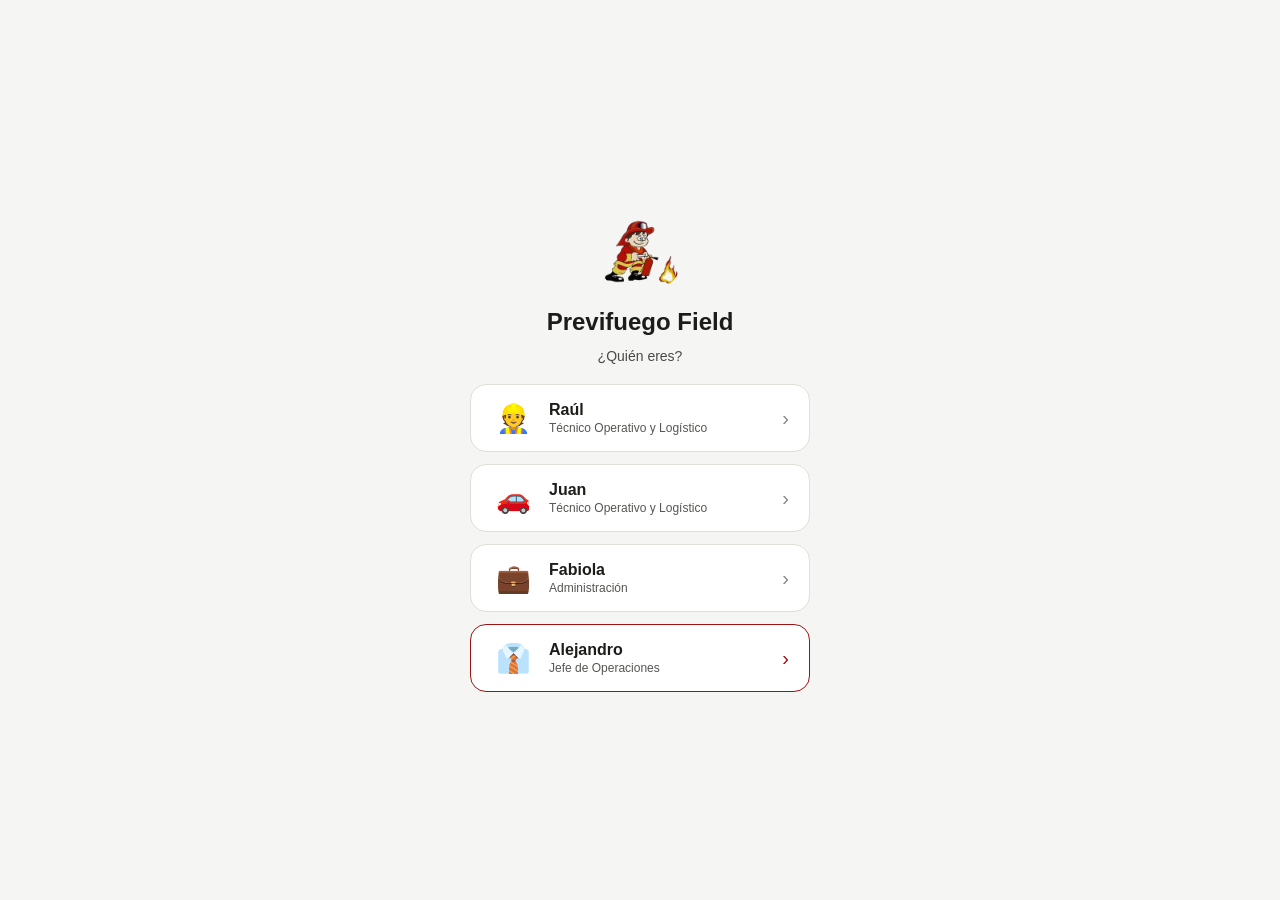
==== index.html @ c7971614 "Add files via upload" ====
<!DOCTYPE html>
<html lang="es">
<head>
  <meta charset="UTF-8">
  <meta name="viewport" content="width=device-width,initial-scale=1,viewport-fit=cover">
  <meta name="apple-mobile-web-app-capable" content="yes">
  <meta name="apple-mobile-web-app-status-bar-style" content="default">
  <meta name="theme-color" content="#9E1212">
  <meta property="og:title" content="Previfuego Field">
  <meta property="og:description" content="App de operaciones de campo — Previfuego">
  <meta property="og:type" content="website">
  <meta property="og:image" content="https://alejosl0801.github.io/previfuego-backend/icon-192.png">
  <link rel="manifest" href="manifest.json?v=3.6">
<link rel="icon" href="data:image/svg+xml,<svg xmlns='http://www.w3.org/2000/svg' viewBox='0 0 100 100'><text y='.9em' font-size='90'>🔥</text></svg>">
<meta name="description" content="Previfuego Field — App de técnicos de campo">
<title>Previfuego Field v3.6</title>
<link rel="stylesheet" href="style.css?v=3.6">
  <link rel="preconnect" href="https://cdnjs.cloudflare.com"> <!-- #102 FIX -->
</head>
<body>
<noscript><div style="padding:40px;text-align:center;font-family:sans-serif"><h2>Previfuego Field requiere JavaScript</h2><p>Activa JavaScript en tu navegador para usar la app.</p></div></noscript> <!-- #98 FIX -->
<img id="lcd" data-b64="" style="display:none" alt="logo previfuego">
<div class="lov" id="lov" role="status" aria-live="polite"><div class="lsp"></div><div class="ltx" id="ltx">Cargando...</div><div class="lsb" id="lsb">Por favor espera</div></div>
<div class="ov" id="ov" onclick="cerrarSel()"></div>
<div class="asel" id="asel"><div class="asel-t">Agregar accesorio</div><div id="asel-list"></div></div>

<!-- ═══ LOGIN ═══ -->
<div class="screen active" id="slogin">
  <div class="login-wrap">
    <div class="login-logo"><img class="logo-img" src="[data-uri]" alt="Previfuego"></div>
    <div class="login-title">Previfuego Field</div>
    <div class="login-sub">¿Quién eres?</div>
    <button class="usr-btn" onclick="this.style.opacity='0.7';this.querySelector('.usr-arr').textContent='⏳';seleccionarUsuario('raul')"><div class="usr-ico">👷</div><div class="usr-inf"><div class="usr-nom">Raúl</div><div class="usr-rol">Técnico Operativo y Logístico</div></div><div class="usr-arr">›</div></button>
    <button class="usr-btn" onclick="this.style.opacity='0.7';this.querySelector('.usr-arr').textContent='⏳';seleccionarUsuario('juan')"><div class="usr-ico">🚗</div><div class="usr-inf"><div class="usr-nom">Juan</div><div class="usr-rol">Técnico Operativo y Logístico</div></div><div class="usr-arr">›</div></button>
    <button class="usr-btn" onclick="this.style.opacity='0.7';this.querySelector('.usr-arr').textContent='⏳';seleccionarUsuario('fabiola')"><div class="usr-ico">💼</div><div class="usr-inf"><div class="usr-nom">Fabiola</div><div class="usr-rol">Administración</div></div><div class="usr-arr">›</div></button>
    <button class="usr-btn" onclick="this.style.opacity='0.7';this.querySelector('.usr-arr').textContent='⏳';seleccionarUsuario('alejandro')" style="border-color:var(--r)"><div class="usr-ico">👔</div><div class="usr-inf"><div class="usr-nom">Alejandro</div><div class="usr-rol">Jefe de Operaciones</div></div><div class="usr-arr" style="color:var(--r)">›</div></button>
  </div>
</div>

<!-- ═══ RECORRIDO (Raúl / Juan / Fabiola) ═══ -->
<div class="screen" id="s1">
  <div class="tb">
    <div class="logo"><img class="logo-img" src="[data-uri]" alt="Previfuego"></div>
    <div class="ti"><div class="tt">Previfuego Field</div><div class="ts ts-nombre">Raúl Romero</div></div>
    <div style="text-align:right"><div style="font-size:12px;color:var(--g4);font-weight:600" id="s1f"></div><div style="font-size:12px;color:var(--r);font-weight:700" id="s1p">0/0 misiones</div></div>
  </div>
  <div class="pw"><div class="pf" id="s1pf" style="width:0%"></div></div>
  <div class="sc" id="s1list"><div class="empty">Cargando recorrido...</div></div>
  <div class="nav">
    <div class="ni on" onclick="ir('s1')"><div class="nii">&#128506;</div><div class="nil">Recorrido</div></div>
    <div class="ni" onclick="ir('shist');renderHistorial()"><div class="nii">&#128203;</div><div class="nil">Historial</div></div>
    <div class="ni" onclick="ir('stareas');pfRenderTareasTec()"><div class="nii">&#9989;</div><div class="nil">Tareas</div></div>
    <div class="ni" onclick="ir('sperf');renderPerfil()"><div class="nii">&#128100;</div><div class="nil">Perfil</div></div>
    <div class="ni" onclick="ir('staller');pfRenderTallerTec()"><div class="ni-badge" id="nav-badge-taller"></div><div class="nii">&#128295;</div><div class="nil">Taller</div></div>
  </div>
</div>

<!-- ═══ MISIÓN DEL LOCAL ═══ -->
<div class="screen" id="s2">
  <div class="tb"><div class="bk" onclick="ir('s1')">&#8249;</div><div class="ti" style="margin-left:4px"><div class="tt" id="s2t">Local</div><div class="ts" id="s2s">--</div></div><div class="bdg br" id="s2-badge">Pendiente</div></div>
  <div class="sc">
    <div class="ban" style="position:relative"><div class="ban-c" id="s2c"></div><div class="ban-n" id="s2n"></div><div class="ban-e" id="s2e"></div><div id="s2-timer" style="display:none;position:absolute;top:10px;right:12px;font-family:monospace;font-size:12px;font-weight:700;color:rgba(255,255,255,.8);background:rgba(0,0,0,.2);padding:3px 8px;border-radius:20px"></div></div>
    <div style="margin:8px 12px 0;display:flex;gap:8px"><button type="button" onclick="irAMaps()" style="flex:1;padding:9px;background:var(--ac);color:var(--a);border:none;border-radius:10px;font-size:13px;font-weight:700;cursor:pointer;font-family:inherit">🗺️ Abrir en Maps</button></div>
    <div class="slbl">Misión</div>
    <div class="cd"><div style="padding:14px;font-size:15px;color:var(--ng);line-height:1.6;white-space:pre-wrap" id="s2m"></div></div>
    <div id="s2es" style="display:none"><div class="slbl">Extintores</div><div class="cd"><div id="s2el"></div></div></div>
    <div class="bw"><button type="button" class="btn btn-r" id="s2-btn-fot" onclick="ir('sfot')">📷 Registrar fotos y firma</button></div>
    <div class="bw" style="padding-top:0"><button type="button" class="btn btn-v" onclick="irFirmaParaNota()" style="background:#1A5FAA">📄 Generar nota de entrega</button></div>
    <div id="s2-monto-sec" style="display:none;margin:0 12px 10px;background:#fff;border-radius:14px;border:1.5px solid var(--bo);padding:14px">
      <div style="font-size:11px;font-weight:700;color:var(--g3);letter-spacing:1px;text-transform:uppercase;margin-bottom:8px">Monto cobrado</div>
      <div style="display:flex;align-items:center;gap:8px">
        <div style="font-size:18px;font-weight:700;color:var(--g4)">$</div>
        <input id="s2-monto" type="number" step="0.01" min="0" placeholder="0.00" style="flex:1;padding:10px 12px;border:1.5px solid var(--bo);border-radius:10px;font-family:inherit;font-size:16px;font-weight:700">
      </div>
      <input id="s2-monto-ref" type="text" placeholder="Referencia (cheque, transferencia...)" style="width:100%;padding:10px 12px;border:1.5px solid var(--bo);border-radius:10px;font-family:inherit;font-size:14px;margin-top:8px">
    </div>
    <div class="bw" style="padding-top:0;display:grid;grid-template-columns:1fr 1fr;gap:8px">
      <button type="button" class="btn btn-g" id="s2-btn-sin" onclick="confirmarSin()">✓ Completar</button>
      <button type="button" class="btn btn-g" onclick="pfMarcarNoDisponible()" style="background:var(--nc);color:var(--n)">🔒 No disp.</button>
    </div>
    <div style="height:80px"></div>
  </div>
  <div class="nav">
    <div class="ni" onclick="ir('s1')"><div class="nii">&#128506;</div><div class="nil">Recorrido</div></div>
    <div class="ni" onclick="ir('shist');renderHistorial()"><div class="nii">&#128203;</div><div class="nil">Historial</div></div>
    <div class="ni" onclick="ir('stareas');pfRenderTareasTec()"><div class="nii">&#9989;</div><div class="nil">Tareas</div></div>
    <div class="ni" onclick="ir('sperf');renderPerfil()"><div class="nii">&#128100;</div><div class="nil">Perfil</div></div>
    <div class="ni" onclick="ir('staller');pfRenderTallerTec()"><div class="nii">&#128295;</div><div class="nil">Taller</div></div>
  </div>
</div>

<!-- ═══ FOTOS ═══ -->
<div class="screen" id="sfot">
  <div class="tb"><div class="bk" onclick="ir('s2')">&#8249;</div><div class="ti" style="margin-left:4px"><div class="tt" id="sfott">Fotos</div><div class="ts">Evidencia fotográfica</div></div><div class="bdg bn" id="sfc">0/3</div></div>
  <div class="pw"><div class="pf" id="sfpf" style="width:0%;background:var(--r)"></div></div>
  <div class="sc">
    <div class="slbl" id="sfot-titulo">Fotos del certificado</div><div id="sfot-fotos"></div>
    <div class="ib ib-a">Mínimo 1 foto para generar el certificado</div>
    <div class="bw"><button type="button" class="btn btn-r" onclick="irFirma()">Siguiente — Firma del encargado ›</button></div>
    <div style="height:80px"></div>
  </div>
  <div class="nav">
    <div class="ni" onclick="ir('s1')"><div class="nii">&#128506;</div><div class="nil">Recorrido</div></div>
    <div class="ni" onclick="ir('shist');renderHistorial()"><div class="nii">&#128203;</div><div class="nil">Historial</div></div>
    <div class="ni" onclick="ir('stareas');pfRenderTareasTec()"><div class="nii">&#9989;</div><div class="nil">Tareas</div></div>
    <div class="ni" onclick="ir('sperf');renderPerfil()"><div class="nii">&#128100;</div><div class="nil">Perfil</div></div>
    <div class="ni" onclick="ir('staller');pfRenderTallerTec()"><div class="nii">&#128295;</div><div class="nil">Taller</div></div>
  </div>
</div>

<!-- ═══ FIRMA ═══ -->
<div class="screen" id="sfir">
  <div class="tb"><div class="bk" onclick="ir('sfot')">&#8249;</div><div class="ti" style="margin-left:4px"><div class="tt" id="sfirt">Firma</div><div class="ts">Último paso</div></div><div class="bdg br">Último paso</div></div>
  <div class="sc">
    <div id="sfir-nov-sec">
    <div class="slbl">¿Hay novedades?</div>
    <div class="nc2"><div class="nco"><button type="button" class="nb" id="btn-nov" onclick="selNov('si')">Accesorios dañados</button><button type="button" class="nb" id="btn-ok" onclick="selNov('no')">Sin novedades</button></div><div id="acc-sec" style="display:none"><div id="acc-lista"></div><div class="aab" onclick="abrirSel()"><span>+ Agregar accesorio dañado</span><span>+</span></div><div style="display:flex;justify-content:space-between;margin-top:10px;padding-top:8px;border-top:1px solid var(--bo)"><span style="font-size:14px;font-weight:700;color:var(--ng)">Total:</span><span style="font-family:monospace;font-size:16px;font-weight:700;color:var(--r)" id="acc-tot">$0.00</span></div></div></div>
    </div><!-- /sfir-nov-sec -->
    <div class="slbl">Firma del encargado</div>
    <div class="fc"><div class="flbl">El encargado firma aquí con el dedo</div><div class="fpw" id="fpw"><canvas id="cnv" role="img" aria-label="Área de firma del encargado"></canvas></div><div class="fsub" id="fsub">Dibuja la firma con el dedo</div><div class="bw" style="padding:8px 0 0"><button type="button" class="btn btn-g" style="font-size:14px;padding:9px" onclick="borrarFirma()">Borrar firma</button></div></div>
    <div class="ib ib-v">El PDF se descarga en tu celular.</div>
    <div class="bw"><button type="button" class="btn btn-r" onclick="accionDespuesFirma()">&#128196; <span id="sfir-btn-txt">Generar certificado PDF</span></button></div>
    <div style="height:80px"></div>
  </div>
  <div class="nav">
    <div class="ni" onclick="ir('s1')"><div class="nii">&#128506;</div><div class="nil">Recorrido</div></div>
    <div class="ni" onclick="ir('shist');renderHistorial()"><div class="nii">&#128203;</div><div class="nil">Historial</div></div>
    <div class="ni" onclick="ir('stareas');pfRenderTareasTec()"><div class="nii">&#9989;</div><div class="nil">Tareas</div></div>
    <div class="ni" onclick="ir('sperf');renderPerfil()"><div class="nii">&#128100;</div><div class="nil">Perfil</div></div>
    <div class="ni" onclick="ir('staller');pfRenderTallerTec()"><div class="nii">&#128295;</div><div class="nil">Taller</div></div>
  </div>
</div>

<!-- ═══ CERTIFICADO LISTO ═══ -->
<div class="screen" id="senv">
  <div class="tb"><div class="logo" style="background:var(--v);display:flex;align-items:center;justify-content:center;font-size:20px;color:#fff">&#10003;</div><div class="ti" style="margin-left:4px"><div class="tt">Certificado listo</div><div class="ts" id="senv-s">--</div></div></div>
  <div class="sc">
    <div class="eb"><div class="eico">&#128196;</div><div class="etit">¡Certificado generado!</div><div class="esub" id="senv-sub">PDF listo</div><div class="ehr" id="senv-hr">--</div></div>
    <div class="sr"><div class="si"><div class="sv" style="color:var(--r)" id="st-e">-</div><div class="sl">Extintores</div></div><div class="si"><div class="sv" style="color:var(--a)" id="st-f">-</div><div class="sl">Fotos</div></div><div class="si"><div class="sv" style="color:var(--v)" id="st-a">0</div><div class="sl">Accesorios</div></div></div>
    <div class="slbl">Documento</div>
    <div class="pdc"><div class="pdt"><div class="pdic" style="background:var(--rc)">&#128203;</div><div><div class="pdnm" id="senv-pdf">--</div><div class="pdsz">Certificado de mantenimiento</div></div><div class="pdbg">Listo</div></div><div style="padding:10px 14px"><a id="senv-dl" href="#" style="font-size:15px;font-weight:700;color:var(--a);text-decoration:none">&#11015; DESCARGAR PDF</a></div></div>
    <div class="pdc" id="nota-c" style="display:none"><div class="pdt"><div class="pdic" style="background:var(--nc)">&#129534;</div><div><div class="pdnm">Total accesorios</div><div class="pdsz" id="nota-m">--</div></div><div class="pdbg">Generada</div></div></div>
    <div class="slbl">Siguiente misión</div>
    <div class="sgc"><div class="sgl">Próximo local</div><div class="sgr" id="sig-c"><div style="font-size:14px;color:var(--g3)">Calculando...</div></div></div>
    <div class="bw"><button type="button" class="btn btn-v" onclick="irSig()">Ir al siguiente ›</button></div>
    <div style="height:80px"></div>
  </div>
  <div class="nav">
    <div class="ni" onclick="ir('s1')"><div class="nii">&#128506;</div><div class="nil">Recorrido</div></div>
    <div class="ni" onclick="ir('shist');renderHistorial()"><div class="nii">&#128203;</div><div class="nil">Historial</div></div>
    <div class="ni" onclick="ir('stareas');pfRenderTareasTec()"><div class="nii">&#9989;</div><div class="nil">Tareas</div></div>
    <div class="ni" onclick="ir('sperf');renderPerfil()"><div class="nii">&#128100;</div><div class="nil">Perfil</div></div>
    <div class="ni" onclick="ir('staller');pfRenderTallerTec()"><div class="nii">&#128295;</div><div class="nil">Taller</div></div>
  </div>
</div>

<!-- ═══ HISTORIAL ═══ -->
<div class="screen" id="shist">
  <div class="tb"><div class="logo"><img class="logo-img" src="[data-uri]" alt="Previfuego"></div><div class="ti" style="margin-left:4px"><div class="tt">Historial</div><div class="ts">Registros del día</div></div></div>
  <div class="sc" id="hist-l"><div class="empty">Aún no hay registros hoy</div></div>
  <div class="nav">
    <div class="ni" onclick="ir('s1')"><div class="nii">&#128506;</div><div class="nil">Recorrido</div></div>
    <div class="ni on" onclick="ir('shist');renderHistorial()"><div class="nii">&#128203;</div><div class="nil">Historial</div></div>
    <div class="ni" onclick="ir('stareas');pfRenderTareasTec()"><div class="nii">&#9989;</div><div class="nil">Tareas</div></div>
    <div class="ni" onclick="ir('sperf');renderPerfil()"><div class="nii">&#128100;</div><div class="nil">Perfil</div></div>
    <div class="ni" onclick="ir('staller');pfRenderTallerTec()"><div class="nii">&#128295;</div><div class="nil">Taller</div></div>
  </div>
</div>

<!-- ═══ PERFIL ═══ -->
<div class="screen" id="sperf">
  <div class="tb"><div class="logo"><img class="logo-img" src="[data-uri]" alt="Previfuego"></div><div class="ti" style="margin-left:4px"><div class="tt">Perfil</div><div class="ts">Previfuego Field</div></div></div>
  <div class="sc">
    <div style="padding:20px;text-align:center"><div style="width:64px;height:64px;border-radius:20px;background:var(--r);display:flex;align-items:center;justify-content:center;margin:0 auto 12px;font-size:32px">&#128119;</div><div class="sperf-nom" style="font-size:20px;font-weight:700">Usuario</div><div class="sperf-rol" style="font-size:14px;color:var(--g4);margin-top:4px">Técnico Operativo y Logístico</div></div>
    <div id="sperf-stats" style="margin:0 12px 8px"></div>
    <div id="sperf-tareas"></div>
    <div class="cd" style="margin-bottom:12px"><div style="padding:14px;border-bottom:1px solid var(--bo)"><div style="font-size:11px;font-weight:700;color:var(--g3);letter-spacing:1px;text-transform:uppercase;margin-bottom:2px">Empresa</div><div style="font-size:15px;font-weight:700">Previfuego / Pyroshield</div></div><div style="padding:14px"><div style="font-size:11px;font-weight:700;color:var(--g3);letter-spacing:1px;text-transform:uppercase;margin-bottom:2px">Versión</div><div id="sperf-ver" style="font-size:15px;font-weight:700">Previfuego Field v3.6</div></div></div>
    <div class="bw" style="margin-bottom:80px"><button type="button" class="btn btn-g" onclick="cerrarSesion()">&#8592; Cambiar usuario</button></div>
  </div>
  <div class="nav">
    <div class="ni" onclick="ir('s1')"><div class="nii">&#128506;</div><div class="nil">Recorrido</div></div>
    <div class="ni" onclick="ir('shist');renderHistorial()"><div class="nii">&#128203;</div><div class="nil">Historial</div></div>
    <div class="ni" onclick="ir('stareas');pfRenderTareasTec()"><div class="nii">&#9989;</div><div class="nil">Tareas</div></div>
    <div class="ni on" onclick="ir('sperf');renderPerfil()"><div class="nii">&#128100;</div><div class="nil">Perfil</div></div>
    <div class="ni" onclick="ir('staller');pfRenderTallerTec()"><div class="nii">&#128295;</div><div class="nil">Taller</div></div>
  </div>
</div><!-- #P10 FIX: botón Taller en nav perfil -->

<!-- ═══ ADMIN — ALEJANDRO ═══ -->
<div class="screen" id="sadmin">
  <div class="tb">
    <div class="logo"><img class="logo-img" src="[data-uri]" alt="Previfuego"></div>
    <div class="ti" style="margin-left:4px"><div class="tt">Panel Admin</div><div class="ts">Alejandro · Jefe de Operaciones</div></div>
    <div class="bk" onclick="cerrarSesion()">&#8592;</div>
  </div>
  <!-- Tabs -->
  <div class="adm-tab">
    <button class="adm-tab-btn on" id="adm-t1" onclick="admTab(1)">📋 Recorrido</button>
    <button class="adm-tab-btn"    id="adm-t2" onclick="admTab(2)">🗂️ Pizarra</button>
    <button class="adm-tab-btn"    id="adm-t3" onclick="admTab(3)">📊 Avance</button>
    <button class="adm-tab-btn"    id="adm-t11" onclick="admTab(11)">🔧 Taller</button>
    <button class="adm-tab-btn"    id="adm-t12" onclick="admTab(12)">✅ Tareas</button>
  </div>

  <!-- TAB 1: Recorrido -->
  <div class="adm-panel on" id="adm-p1">
    <div class="slbl">Recorrido del día</div>
    <div style="margin:0 12px 6px;display:flex;gap:6px">
      <button type="button" onclick="pfInsertarPlantillaRecorrido()" style="padding:7px 12px;border-radius:10px;border:1.5px solid var(--bo);background:#fff;font-size:12px;font-weight:700;color:var(--a);cursor:pointer;font-family:inherit">📋 Plantilla</button>
      <button type="button" onclick="pfAgregarJornada('MAÑANA')" style="padding:7px 12px;border-radius:10px;border:1.5px solid var(--bo);background:#fff;font-size:12px;font-weight:700;color:var(--r);cursor:pointer;font-family:inherit">☀️ + Mañana</button>
      <button type="button" onclick="pfAgregarJornada('TARDE')" style="padding:7px 12px;border-radius:10px;border:1.5px solid var(--bo);background:#fff;font-size:12px;font-weight:700;color:var(--a);cursor:pointer;font-family:inherit">🌙 + Tarde</button>
    </div>
    <div style="margin:0 12px 4px;font-size:11px;color:var(--g3)">Formato: <code style="background:var(--g1);padding:1px 5px;border-radius:4px">Punto N – Nombre · Local · Misión: texto</code></div>
    <div style="margin:0 12px 10px">
      <textarea class="admin-txt" id="admin-txt" maxlength="45000" placeholder="Pega aquí el recorrido del día...&#10;&#10;RECORRIDO – JORNADA MAÑANA&#10;Punto 1 – Mall del Sol&#10;American Deli&#10;Misión: Realizar mantenimiento...&#10;&#10;RECORRIDO – JORNADA TARDE&#10;Punto 1 – Terminal Terrestre&#10;KFC Terminal&#10;Misión: Entregar extintor..." oninput="previsualizarRecorrido()"></textarea>
    </div>
    <div class="pub-ok" id="admin-pub-ok">✅ Recorrido publicado — el técnico ya puede verlo</div>
    <div class="bw" style="padding-top:0;display:flex;gap:8px">
      <button type="button" class="btn btn-r" style="flex:3" onclick="publicarRecorrido()">&#128228; Publicar recorrido</button>
      <button type="button" class="btn btn-g" style="flex:1;font-size:13px" onclick="limpiarRecorrido()">&#128465;</button>
    </div>
    <div id="admin-prev"><div class="empty">Pega el recorrido arriba para previsualizarlo</div></div>
    <div style="height:80px"></div>
  </div>

  <!-- TAB 2: Pizarra Digital -->
  <div class="adm-panel" id="adm-p2">
    <div class="slbl">Pizarra Operativa</div>
    <div style="margin:0 12px 10px">
      <input class="piz-inp" id="piz-input-operativa" placeholder="Nueva tarea operativa..." onkeydown="if(event.key==='Enter')pizarraAgregar('operativa')">
      <input class="piz-inp" id="piz-nota-operativa" placeholder="Nota (opcional)..." style="font-size:12px;padding:7px 12px">
      <button type="button" class="btn btn-r" style="padding:10px;font-size:13px" onclick="pizarraAgregar('operativa')">+ Agregar</button>
    </div>
    <div style="margin:0 12px 16px" id="piz-operativa"></div>

    <div class="slbl">Pizarra Logística</div>
    <div style="margin:0 12px 10px">
      <input class="piz-inp" id="piz-input-logistica" placeholder="Nueva tarea logística..." onkeydown="if(event.key==='Enter')pizarraAgregar('logistica')">
      <input class="piz-inp" id="piz-nota-logistica" placeholder="Nota (opcional)..." style="font-size:12px;padding:7px 12px">
      <button type="button" class="btn btn-r" style="padding:10px;font-size:13px" onclick="pizarraAgregar('logistica')">+ Agregar</button>
    </div>
    <div style="margin:0 12px 16px" id="piz-logistica"></div>

    <div class="slbl">Pendientes del mes</div>
    <div style="margin:0 12px 10px">
      <input class="piz-inp" id="piz-input-pendientes" placeholder="Nuevo pendiente..." onkeydown="if(event.key==='Enter')pizarraAgregar('pendientes')">
      <input class="piz-inp" id="piz-nota-pendientes" placeholder="Nota (opcional)..." style="font-size:12px;padding:7px 12px">
      <button type="button" class="btn btn-r" style="padding:10px;font-size:13px" onclick="pizarraAgregar('pendientes')">+ Agregar</button>
    </div>
    <div style="margin:0 12px 16px" id="piz-pendientes"></div>
    <div style="height:80px"></div>
  </div>

  <!-- TAB 3: Avance del día -->
  <div class="adm-panel" id="adm-p3">
    <div class="slbl">Avance de hoy</div>
    <div class="cd" style="margin-bottom:12px;padding:16px" id="admin-calendario">
      <div style="font-size:13px;color:var(--g3)">No hay recorrido publicado hoy</div>
    </div>
    <div class="slbl">Resumen de jornadas</div>
    <div id="admin-resumen-jornadas" style="margin:0 12px 16px">
      <div style="font-size:13px;color:var(--g3);padding:8px 0">Publica un recorrido para ver el resumen</div>
    </div>
    <div class="slbl">📋 Pendientes de incluir en recorrido</div>
    <div id="admin-pendientes-incluir" style="margin:0 12px 16px">
      <div style="font-size:13px;color:var(--g3);padding:8px 0">Cargando...</div>
    </div>
    <div style="height:80px"></div>
  </div>
  <!-- TAB 11: Taller -->
  <div class="adm-panel" id="adm-p11">
    <div style="padding:12px 0">
      <div class="slbl">Gestión de taller</div>
      <div id="pf-taller-lista"></div>
      <div style="height:80px"></div>
    </div>
  </div>

  <!-- TAB 12: Tareas — #P1 #P5 FIX: movido a sadmin -->
  <div class="adm-panel" id="adm-p12">
    <div style="padding:12px 0">
      <div class="slbl">Tareas independientes</div>
      <div style="margin:0 12px 12px;background:#fff;border-radius:14px;border:1.5px solid var(--bo);padding:14px">
        <div style="font-size:13px;font-weight:700;color:var(--ng);margin-bottom:10px">Nueva tarea</div>
        <select id="pf-tar-tec" style="width:100%;padding:10px;border:1.5px solid var(--bo);border-radius:10px;font-family:inherit;font-size:14px;margin-bottom:8px;background:#fff">
          <option value="raul">Raúl Romero</option>
          <option value="juan">Juan Arboleda</option>
          <option value="fabiola">Fabiola Mejía</option>
          <option value="todos">Todos</option>
        </select>
        <input id="pf-tar-desc" type="text" placeholder="Descripción de la tarea..." style="width:100%;padding:10px;border:1.5px solid var(--bo);border-radius:10px;font-family:inherit;font-size:14px;margin-bottom:8px">
        <div style="display:grid;grid-template-columns:1fr 1fr;gap:8px;margin-bottom:8px">
          <div>
            <div style="font-size:10px;font-weight:700;color:var(--g3);margin-bottom:3px">FECHA LÍMITE (opcional)</div>
            <input id="pf-tar-deadline" type="date" style="width:100%;padding:9px 10px;border:1.5px solid var(--bo);border-radius:10px;font-family:inherit;font-size:13px">
          </div>
          <div style="display:flex;flex-direction:column;justify-content:flex-end">
            <div style="font-size:10px;font-weight:700;color:var(--g3);margin-bottom:3px">PRIORIDAD</div>
            <div style="display:grid;grid-template-columns:1fr 1fr 1fr;gap:4px">
              <button onclick="pfSetPrioTarea('urgente',this)" class="piz-tab-btn" id="pbt-urgente" style="font-size:11px;padding:6px 2px">🔴</button>
              <button onclick="pfSetPrioTarea('normal',this)" class="piz-tab-btn on" id="pbt-normal" style="font-size:11px;padding:6px 2px">🔵</button>
              <button onclick="pfSetPrioTarea('baja',this)" class="piz-tab-btn" id="pbt-baja" style="font-size:11px;padding:6px 2px">⬜</button>
            </div>
          </div>
        </div>
        <button onclick="pfCrearTarea()" style="width:100%;padding:13px;border-radius:12px;border:none;background:var(--r);color:#fff;font-size:15px;font-weight:700;cursor:pointer;font-family:inherit">+ Crear tarea</button>
      </div>
      <div id="pf-tareas-lista"></div>
      <div style="height:80px"></div>
    </div>
  </div>

</div><!-- fin sadmin -->

<!-- ═══ TALLER (técnicos) ═══ -->
<div class="screen" id="staller">
  <div class="tb">
    <div class="bk" onclick="ir('s1')">&#8249;</div>
    <div class="ti" style="margin-left:4px"><div class="tt">Taller</div><div class="ts ts-nombre">Raúl Romero</div></div>
  </div>
  <div class="sc">
    <div id="pf-taller-lista-tec"></div>
    <div style="height:80px"></div>
  </div>
  <div class="nav">
    <div class="ni" onclick="ir('s1')"><div class="nii">&#128506;</div><div class="nil">Recorrido</div></div>
    <div class="ni" onclick="ir('shist');renderHistorial()"><div class="nii">&#128203;</div><div class="nil">Historial</div></div>
    <div class="ni" onclick="ir('stareas');pfRenderTareasTec()"><div class="nii">&#9989;</div><div class="nil">Tareas</div></div>
    <div class="ni" onclick="ir('sperf');renderPerfil()"><div class="nii">&#128100;</div><div class="nil">Perfil</div></div>
    <div class="ni on" onclick="ir('staller');pfRenderTallerTec()"><div class="nii">&#128295;</div><div class="nil">Taller</div></div>
  </div>
</div>

<div class="screen" id="stareas">
  <div class="tb">
    <div class="bk" onclick="ir('s1')">&#8249;</div>
    <div class="ti" style="margin-left:4px"><div class="tt">Mis Tareas</div><div class="ts ts-nombre">Raúl Romero</div></div>
  </div>
  <div class="sc">
    <div id="stareas-lista"></div>
    <div style="height:80px"></div>
  </div>
  <div class="nav">
    <div class="ni" onclick="ir('s1')"><div class="nii">&#128506;</div><div class="nil">Recorrido</div></div>
    <div class="ni" onclick="ir('shist');renderHistorial()"><div class="nii">&#128203;</div><div class="nil">Historial</div></div>
    <div class="ni on" onclick="ir('stareas');pfRenderTareasTec()"><div class="nii">&#9989;</div><div class="nil">Tareas</div></div>
    <div class="ni" onclick="ir('sperf');renderPerfil()"><div class="nii">&#128100;</div><div class="nil">Perfil</div></div>
    <div class="ni" onclick="ir('staller');pfRenderTallerTec()"><div class="nii">&#128295;</div><div class="nil">Taller</div></div>
  </div>
</div>

<div class="screen" id="snota">
  <div class="tb"><div class="bk" onclick="ir('s2')">&#8249;</div><div class="ti" style="margin-left:4px"><div class="tt">Nota de Entrega</div><div class="ts">Completa los datos</div></div><div class="bdg br" id="nota-badge">Accesorios</div></div>
  <div class="sc">
    <div class="slbl">Datos del cliente</div>
    <div style="margin:0 12px 10px">
      <div class="nota-lbl" style="text-align:left;margin-bottom:4px">CLIENTE</div>
      <input class="nota-campo" id="nota-cliente" placeholder="Nombre del cliente" autocomplete="organization">
      <div class="nota-lbl" style="text-align:left;margin-bottom:4px">DIRECCIÓN</div>
      <input class="nota-campo" id="nota-dir" placeholder="Dirección">
      <div style="display:grid;grid-template-columns:1fr 1fr;gap:8px">
        <div>
          <div class="nota-lbl" style="text-align:left;margin-bottom:4px">RUC / CI</div>
          <input class="nota-campo" id="nota-ruc" placeholder="RUC" inputmode="numeric">
        </div>
        <div>
          <div class="nota-lbl" style="text-align:left;margin-bottom:4px">TELÉFONO</div>
          <input class="nota-campo" id="nota-tel" placeholder="Teléfono" inputmode="tel">
        </div>
      </div>
      <div style="display:grid;grid-template-columns:1fr 1fr;gap:8px">
        <div>
          <div class="nota-lbl" style="text-align:left;margin-bottom:4px">FECHA</div>
          <input class="nota-campo" id="nota-fecha" placeholder="Fecha">
        </div>
        <div>
          <div class="nota-lbl" style="text-align:left;margin-bottom:4px">LOCAL / MARCA</div>
          <input class="nota-campo" id="nota-local" placeholder="Nombre del local">
        </div>
      </div>
      <div style="display:grid;grid-template-columns:1fr 1fr;gap:8px">
        <div>
          <div class="nota-lbl" style="text-align:left;margin-bottom:4px">N° PROFORMA</div>
          <input class="nota-campo" id="nota-proforma" placeholder="Nº proforma (opcional)" inputmode="numeric">
        </div>
        <div>
          <div class="nota-lbl" style="text-align:left;margin-bottom:4px">MARCA</div>
          <input class="nota-campo" id="nota-marca" placeholder="KFC, CAJUN, etc.">
        </div>
      </div>
    </div>

    <div class="slbl">Detalle del trabajo</div>
    <div style="margin:0 12px 4px;display:grid;grid-template-columns:40px 1fr 60px 56px 28px;gap:4px">
      <div class="nota-lbl">CANT</div>
      <div class="nota-lbl">DESCRIPCIÓN</div>
      <div class="nota-lbl">P.UNI</div>
      <div class="nota-lbl">TOTAL</div>
      <div></div>
    </div>
    <div style="margin:0 12px" id="nota-items"></div>

    <div class="slbl">Totales</div>
    <div style="margin:0 12px 10px;background:#fff;border-radius:14px;border:1.5px solid var(--bo);padding:12px 14px">
      <div class="nota-tot-row"><span class="nota-tot-lbl">Subtotal</span><span class="nota-tot-val" id="nota-subtotal">$0.00</span></div>
      <div class="nota-tot-row"><span class="nota-tot-lbl">IVA 15%</span><span class="nota-tot-val" id="nota-iva">$0.00</span></div>
      <div class="nota-tot-row" style="border-top:2px solid var(--r)"><span class="nota-tot-lbl" style="color:var(--r);font-size:16px">TOTAL</span><span class="nota-tot-val" style="color:var(--r);font-size:18px" id="nota-total">$0.00</span></div>
      <div style="margin-top:8px;padding-top:8px;border-top:1px solid var(--bo)"><div class="nota-lbl" style="text-align:left;margin-bottom:4px">SON (monto en letras)</div><div style="font-size:12px;color:var(--g4);font-style:italic" id="nota-son">—</div></div>
    </div>

    <div class="slbl">Observaciones</div>
    <div style="margin:0 12px 10px"><textarea id="nota-obs" rows="2" placeholder="Observaciones o condiciones especiales (opcional)..." style="width:100%;padding:10px 12px;border:1.5px solid var(--bo);border-radius:12px;font-family:inherit;font-size:13px;resize:none;box-sizing:border-box;color:var(--ng)"></textarea></div>
    <div style="margin:0 12px 10px;padding:8px 14px;background:var(--g1);border-radius:10px;display:flex;justify-content:space-between;align-items:center">
      <span style="font-size:11px;font-weight:700;color:var(--g3);letter-spacing:1px">N° DE NOTA (próximo)</span>
      <span style="font-size:13px;font-weight:700;color:var(--ng)" id="nota-preview-num">—</span>
    </div>
    <div class="bw"><button type="button" class="btn btn-r" onclick="generarNotaPDF('entrega')">&#128196; Generar Nota de Entrega PDF</button></div>
    <div class="bw" style="padding-top:0"><button type="button" class="btn" style="background:#1A5FAA;color:#fff" onclick="pfAbrirEmitirFactura()">&#128196; Emitir Factura Electrónica (Azur)</button></div>
    <div class="bw" style="padding-top:0"><button type="button" class="btn btn-g" onclick="pfLimpiarNota()">🗑 Limpiar campos</button></div>
    <div style="height:80px"></div>
  </div>
  <div class="nav">
    <div class="ni" onclick="ir('s1')"><div class="nii">&#128506;</div><div class="nil">Recorrido</div></div>
    <div class="ni" onclick="ir('shist');renderHistorial()"><div class="nii">&#128203;</div><div class="nil">Historial</div></div>
    <div class="ni" onclick="ir('stareas');pfRenderTareasTec()"><div class="nii">&#9989;</div><div class="nil">Tareas</div></div>
    <div class="ni" onclick="ir('sperf');renderPerfil()"><div class="nii">&#128100;</div><div class="nil">Perfil</div></div>
    <div class="ni" onclick="ir('staller');pfRenderTallerTec()"><div class="nii">&#128295;</div><div class="nil">Taller</div></div>
  </div>
</div>

<!-- ═══ NOTA GENERADA ═══ -->
<div class="screen" id="snota-gen">
  <div class="tb"><div class="logo" style="background:var(--a);display:flex;align-items:center;justify-content:center;font-size:20px;color:#fff">&#128196;</div><div class="ti" style="margin-left:4px"><div class="tt">Nota generada</div><div class="ts" id="nota-gen-num">Nº --</div></div></div>
  <div class="sc">
    <div class="eb" style="background:var(--a)"><div class="eico">&#128196;</div><div class="etit">¡Nota de entrega lista!</div><div class="esub">Muestra el PDF al encargado para que firme</div></div>
    <div class="slbl">Documento</div>
    <div class="pdc"><div class="pdt"><div class="pdic" style="background:var(--ac)">&#128196;</div><div><div class="pdnm">Nota de Entrega</div><div class="pdsz">Lista para firma del encargado</div></div><div class="pdbg" style="background:var(--ac);color:var(--a)">Lista</div></div><div style="padding:10px 14px"><a id="nota-gen-dl" href="#" style="font-size:15px;font-weight:700;color:var(--a);text-decoration:none">&#11015; DESCARGAR PDF</a></div></div>
    <div class="slbl">¿Hay accesorios no presupuestados?</div>
    <div id="nota-gen-acc" style="display:none;margin:0 12px 10px">
      <button type="button" class="btn" style="background:var(--n);color:#fff" onclick="generarNotaPDF('accesorios')">&#128196; Generar nota de accesorios</button>
    </div>
    <div class="bw"><button type="button" class="btn btn-v" onclick="ir('s1')">&#8592; Volver al recorrido</button></div>
    <div id="nota-gen-azur" style="margin:0 12px 10px;display:none">
      <button type="button" class="btn" style="background:#1A5FAA;color:#fff" onclick="pfAbrirEmitirFactura()">&#128196; También emitir Factura Electrónica</button>
    </div>
    <div style="height:80px"></div>
  </div>
</div>

<!-- Scripts: clientes primero (datos), luego app core, luego módulos, coordinator al final con defer -->
<script src="clientes.js?v=3.6" defer></script>
<script src="logo.js?v=3.6" defer></script>
<script src="app.js?v=3.6" defer></script>
<script src="pdf.js?v=3.6" defer></script>
<script src="nota.js?v=3.6" defer></script>
<script src="retiros.js?v=3.6" defer></script>
<script src="dashboard.js?v=3.6" defer></script>
<script src="extras.js?v=3.6" defer></script>
<script src="mejoras2.js?v=3.6" defer></script>
<script src="crm.js?v=3.6" defer></script>
<script src="inteligencia.js?v=3.6" defer></script>
<script src="proforma.js?v=1.0" defer></script>
<script src="coordinator.js?v=3.6" defer></script><!-- #P2 FIX: todos con defer, coordinator al final -->

<script>
// #LOGIN-FIX: wrapper seguro para seleccionarUsuario — los scripts con defer
// pueden no estar listos cuando el usuario hace click. Este proxy encola la llamada.
window._pfLoginQueue = [];
window.seleccionarUsuario = function(key) {
  if (typeof window._seleccionarUsuarioReal === 'function') {
    window._seleccionarUsuarioReal(key);
  } else {
    window._pfLoginQueue.push(key);
  }
};

// #011 FIX: Registrar Service Worker para soporte offline
if ('serviceWorker' in navigator) {
  window.addEventListener('load', function() {
    navigator.serviceWorker.register('/previfuego-backend/sw.js')
      .then(function(reg) { console.log('SW registrado:', reg.scope); })
      .catch(function(err) { console.warn('SW error:', err); });
  });
}
</script>
</body>
</html>
---- style.css ----
*{margin:0;padding:0;box-sizing:border-box;}
:root{--r:#9E1212;--rc:#FFF0F0;--v:#1A7A4A;--vc:#EFF8F2;--n:#C25A00;--nc:#FFF4EC;--a:#1A5FAA;--ac:#EEF4FF;--g1:#F5F5F3;--g2:#E8E8E5;--g3:#8A8884;--g4:#4A4A47;--ng:#1C1C1A;--bo:#E0DFD9;}
body{font-family:-apple-system,BlinkMacSystemFont,sans-serif;background:var(--g1);}
.screen{display:none;flex-direction:column;min-height:100vh;}
.screen.active{display:flex;}
.tb{padding:10px 16px;background:#fff;border-bottom:1.5px solid var(--bo);display:flex;align-items:center;gap:10px;flex-shrink:0;position:sticky;top:0;z-index:10;}
.logo{width:36px;height:36px;border-radius:11px;background:transparent;overflow:hidden;flex-shrink:0;display:flex;align-items:center;justify-content:center;}
.logo img{width:100%;height:100%;object-fit:cover;display:block;}
.ti{flex:1;}.tt{font-size:17px;font-weight:700;color:var(--ng);}.ts{font-size:12px;color:var(--g3);}
.bk{width:36px;height:36px;border-radius:11px;background:var(--g1);border:1.5px solid var(--bo);display:flex;align-items:center;justify-content:center;font-size:22px;cursor:pointer;flex-shrink:0;}
.bdg{font-size:11px;font-weight:700;padding:4px 10px;border-radius:20px;}
.br{background:var(--rc);color:var(--r);}.bv{background:var(--vc);color:var(--v);}.bn{background:var(--nc);color:var(--n);}
.pw{height:3px;background:var(--g2);flex-shrink:0;}.pf{height:100%;background:var(--r);transition:width .3s;}
.sc{flex:1;overflow-y:auto;padding-bottom:80px;}
.slbl{padding:14px 16px 6px;font-size:11px;font-weight:700;color:var(--g3);letter-spacing:1.5px;text-transform:uppercase;}
.cd{margin:0 12px 8px;background:#fff;border-radius:14px;border:1.5px solid var(--bo);overflow:hidden;}
.cd.dn{background:var(--g1);opacity:.7;}
.pr{padding:13px 14px;display:flex;align-items:center;gap:12px;cursor:pointer;}
.pn{width:34px;height:34px;border-radius:10px;background:var(--g2);display:flex;align-items:center;justify-content:center;font-size:15px;font-weight:700;color:var(--g4);flex-shrink:0;}
.dn .pn{background:var(--vc);color:var(--v);}
.pi{flex:1;min-width:0;}.pnm{font-size:16px;font-weight:700;color:var(--ng);overflow:hidden;text-overflow:ellipsis;white-space:nowrap;}
.dn .pnm{color:var(--g3);}.psb{font-size:13px;color:var(--g4);margin-top:2px;}
.pch{font-size:22px;color:var(--g3);}.dn .pch{color:var(--v);}
.nav{background:#fff;border-top:1.5px solid var(--bo);display:flex;padding:8px 0 12px;flex-shrink:0;position:fixed;bottom:0;left:0;right:0;z-index:20;padding-bottom:max(12px,env(safe-area-inset-bottom));}
.ni{flex:1;display:flex;flex-direction:column;align-items:center;gap:2px;padding:4px 0;cursor:pointer;position:relative;}
.ni-badge{position:absolute;top:0;right:50%;transform:translateX(14px);min-width:16px;height:16px;border-radius:8px;background:var(--r);color:#fff;font-size:9px;font-weight:700;display:flex;align-items:center;justify-content:center;padding:0 3px;display:none;}
.nii{font-size:22px;color:var(--g3);}.nil{font-size:10px;color:var(--g3);font-weight:500;}
.ni.on .nii,.ni.on .nil{color:var(--r);}.ni.on .nil{font-weight:700;}
.ban{background:var(--r);padding:14px 16px;}
.ban-c{font-family:monospace;font-size:10px;color:rgba(255,255,255,.65);letter-spacing:1px;margin-bottom:2px;}
.ban-n{font-size:20px;font-weight:700;color:#fff;line-height:1.1;}
.ban-e{font-size:13px;color:rgba(255,255,255,.75);margin-top:3px;}
.ext-h{font-size:11px;font-weight:700;color:var(--r);letter-spacing:1px;text-transform:uppercase;margin-bottom:8px;padding:12px 14px 0;}
.erow{display:flex;align-items:center;gap:8px;padding:8px 14px;border-bottom:1px solid var(--bo);}
.erow:last-child{border:none;}.eloc{font-size:15px;color:var(--g4);flex:1;}
.etip{font-family:monospace;font-size:11px;color:var(--r);background:var(--rc);padding:2px 6px;border-radius:5px;}
.ew{font-family:monospace;font-size:13px;font-weight:700;color:var(--ng);width:50px;text-align:right;}
.eck{width:36px;height:36px;border-radius:9px;border:1.5px solid var(--g2);display:flex;align-items:center;justify-content:center;font-size:14px;flex-shrink:0;cursor:pointer;}
.eck.ok{background:var(--v);border-color:var(--v);color:#fff;}
.fs2{margin:0 12px 10px;background:#fff;border-radius:14px;overflow:hidden;border:1.5px solid var(--bo);}
.fs2.fok{border-color:var(--v);}.fs2.fpend{border-color:var(--r);border-style:dashed;}
.fh{padding:11px 14px;display:flex;align-items:center;gap:10px;border-bottom:1px solid var(--bo);}
.fnum{width:28px;height:28px;border-radius:8px;display:flex;align-items:center;justify-content:center;font-size:14px;font-weight:700;flex-shrink:0;}
.fnok{background:var(--v);color:#fff;}.fnpnd{background:var(--r);color:#fff;}.fngr{background:var(--g2);color:var(--g4);}
.ftip{font-size:15px;font-weight:700;color:var(--ng);}.fdsc{font-size:12px;color:var(--g4);margin-top:1px;}
.fbg{margin-left:auto;font-size:10px;font-weight:700;padding:3px 8px;border-radius:20px;flex-shrink:0;}
.fbok{background:var(--vc);color:var(--v);}.fbpd{background:var(--rc);color:var(--r);}.fbop{background:var(--g1);color:var(--g4);}
.fprev{height:130px;display:flex;flex-direction:column;align-items:center;justify-content:center;cursor:pointer;background:var(--g1);overflow:hidden;position:relative;}
.fprev.has{background:var(--vc);}.fprev input{display:none;}.fprev img{pointer-events:none;} /* #108 FIX */
.fprev img{position:absolute;inset:0;width:100%;height:100%;object-fit:cover;}
.fact{padding:8px 12px 10px;display:flex;gap:6px;}
.fc{margin:0 12px 10px;background:#fff;border-radius:14px;border:1.5px solid var(--bo);padding:14px;}
.flbl{font-size:14px;font-weight:700;color:var(--ng);margin-bottom:8px;}
.fpw{border-radius:10px;overflow:hidden;border:1.5px solid var(--g2);background:#FAFAF8;}
.fpw.sig{border-color:var(--v);}
#cnv{display:block;touch-action:none;width:100%;height:130px;background:#FAFAF8;}
.fsub{font-size:12px;color:var(--g3);margin-top:6px;}
.dc{margin:0 12px 10px;background:#fff;border-radius:14px;border:1.5px solid var(--bo);padding:12px 14px;}
.dlbl{font-size:11px;font-weight:700;color:var(--g3);letter-spacing:1px;text-transform:uppercase;margin-bottom:10px;}
.nc2{margin:0 12px 10px;background:#fff;border-radius:14px;border:1.5px solid var(--bo);padding:14px;}
.nco{display:grid;grid-template-columns:1fr 1fr;gap:8px;margin-bottom:12px;}
.nb{padding:11px 8px;border-radius:11px;border:1.5px solid var(--bo);background:var(--g1);font-size:14px;font-weight:700;color:var(--ng);cursor:pointer;text-align:center;font-family:inherit;}
.nb.sn{border-color:var(--n);background:var(--nc);color:var(--n);}.nb.so{border-color:var(--v);background:var(--vc);color:var(--v);}
.ait{display:flex;align-items:center;justify-content:space-between;padding:10px 12px;background:var(--nc);border-radius:10px;border:1px solid #EAA060;margin-bottom:6px;}
.anm{font-size:14px;font-weight:500;color:var(--ng);}.apr{font-family:monospace;font-size:13px;font-weight:700;color:var(--n);}
.arm{font-size:20px;color:var(--n);cursor:pointer;padding:8px 10px;}
.aab{display:flex;align-items:center;justify-content:space-between;padding:11px 12px;background:var(--g1);border-radius:10px;border:1.5px dashed var(--g2);cursor:pointer;font-size:14px;font-weight:500;color:var(--g4);}
.ov{position:fixed;inset:0;background:rgba(0,0,0,.45);z-index:99;display:none;}
.ov.show{display:block;}
.asel{position:fixed;bottom:0;left:0;right:0;background:#fff;border-radius:20px 20px 0 0;border-top:1.5px solid var(--bo);padding:16px;z-index:100;transform:translateY(100%);transition:transform .3s;max-height:70vh;overflow-y:auto;overscroll-behavior:contain;}
.asel.open{transform:translateY(0);}
.asel-t{font-size:16px;font-weight:700;color:var(--ng);margin-bottom:12px;text-align:center;}
.asi{display:flex;align-items:center;justify-content:space-between;padding:13px 14px;border-radius:11px;border:1.5px solid var(--bo);margin-bottom:7px;cursor:pointer;}
.asn{font-size:15px;font-weight:500;color:var(--ng);}.asp{font-family:monospace;font-size:14px;font-weight:700;color:var(--g4);}
.bw{padding:10px 12px;}
.btn{width:100%;padding:16px;border-radius:14px;border:none;font-size:17px;font-weight:700;cursor:pointer;display:flex;align-items:center;justify-content:center;gap:8px;font-family:inherit;touch-action:manipulation;-webkit-user-select:none;user-select:none;} /* #105 #106 FIX */
.btn-r{background:var(--r);color:#fff;}.btn-v{background:var(--v);color:#fff;}.btn-g{background:var(--g2);color:var(--g4);}
.lov{position:fixed;inset:0;background:rgba(255,255,255,.98);z-index:200;display:none;flex-direction:column;align-items:center;justify-content:center;gap:16px;}
.lov.show{display:flex;}
.lsp{width:48px;height:48px;border:4px solid var(--g2);border-top-color:var(--r);border-radius:50%;animation:spin .8s linear infinite;}
@keyframes spin{to{transform:rotate(360deg);}}
.ltx{font-size:16px;font-weight:700;color:var(--ng);}.lsb{font-size:13px;color:var(--g3);}
.eb{background:var(--v);padding:24px 16px;text-align:center;}
.eico{font-size:52px;margin-bottom:8px;}.etit{font-size:22px;font-weight:700;color:#fff;}
.esub{font-size:14px;color:rgba(255,255,255,.8);margin-top:4px;}
.ehr{font-family:monospace;font-size:12px;color:rgba(255,255,255,.65);margin-top:6px;}
.sr{display:grid;grid-template-columns:1fr 1fr 1fr;gap:8px;padding:12px;}
.si{background:#fff;border-radius:12px;border:1.5px solid var(--bo);padding:12px 8px;text-align:center;}
.sv{font-size:clamp(16px,5vw,26px);font-weight:700;line-height:1;}.sl{font-size:11px;color:var(--g3);font-weight:500;margin-top:3px;}
.pdc{margin:0 12px 8px;background:#fff;border-radius:14px;border:1.5px solid var(--bo);overflow:hidden;}
.pdt{padding:12px 14px;display:flex;align-items:center;gap:10px;background:var(--g1);border-bottom:1px solid var(--bo);}
.pdic{width:36px;height:36px;border-radius:9px;display:flex;align-items:center;justify-content:center;font-size:20px;flex-shrink:0;}
.pdnm{font-size:13px;font-weight:700;color:var(--ng);}.pdsz{font-size:11px;color:var(--g3);margin-top:1px;}
.pdbg{margin-left:auto;background:var(--vc);color:var(--v);font-size:11px;font-weight:700;padding:3px 9px;border-radius:20px;flex-shrink:0;}
.sgc{margin:0 12px 10px;background:#fff;border-radius:14px;border:1.5px solid var(--bo);padding:14px;}
.sgl{font-size:11px;font-weight:700;color:var(--g3);letter-spacing:1px;text-transform:uppercase;margin-bottom:8px;}
.sgr{display:flex;align-items:center;gap:12px;}
.sgn{width:36px;height:36px;border-radius:11px;background:var(--r);color:#fff;display:flex;align-items:center;justify-content:center;font-size:18px;font-weight:700;flex-shrink:0;}
.sgnm{font-size:15px;font-weight:700;color:var(--ng);}.sgm{font-size:13px;color:var(--g4);margin-top:2px;}
.ib{margin:0 12px 10px;padding:11px 13px;border-radius:10px;font-size:13px;font-weight:500;}
.ib-a{background:var(--ac);color:var(--a);}.ib-v{background:var(--vc);color:var(--v);}
.empty{padding:40px 16px;text-align:center;color:var(--g3);font-size:15px;}
/* NOTA DE ENTREGA */
.nota-row{display:grid;grid-template-columns:40px 1fr 60px 56px 28px;gap:4px;align-items:center;margin-bottom:6px;}
.nota-inp{padding:8px 6px;border:1.5px solid var(--bo);border-radius:8px;font-family:inherit;font-size:13px;width:100%;}
.nota-inp:focus{outline:none;border-color:var(--r);}
.nota-cant{text-align:center;}
.nota-puni{text-align:right;}
.nota-tot{font-family:monospace;font-size:13px;font-weight:700;color:var(--ng);text-align:right;padding-right:4px;}
.nota-del{width:28px;height:28px;border-radius:8px;border:none;background:var(--rc);color:var(--r);cursor:pointer;font-size:14px;font-weight:700;}
.nota-row-add{padding:10px;border:1.5px dashed var(--bo);border-radius:10px;text-align:center;color:var(--g4);font-size:14px;font-weight:500;cursor:pointer;margin-bottom:8px;}
.nota-row-add:active{background:var(--g1);}
.nota-lbl{font-size:10px;font-weight:700;color:var(--g3);letter-spacing:1px;text-align:center;}
.nota-campo{width:100%;padding:10px 12px;border:1.5px solid var(--bo);border-radius:10px;font-family:inherit;font-size:14px;color:var(--ng);margin-bottom:8px;}
.nota-campo:focus{outline:none;border-color:var(--r);}
.nota-tot-row{display:flex;justify-content:space-between;align-items:center;padding:8px 0;border-top:1px solid var(--bo);}
.nota-tot-lbl{font-size:14px;font-weight:700;color:var(--g4);}
.nota-tot-val{font-family:monospace;font-size:15px;font-weight:700;color:var(--ng);}
/* TIMER FAB */
.fab{position:fixed;bottom:68px;right:14px;z-index:11;width:44px;height:44px;border-radius:50%;background:var(--r);color:#fff;border:none;font-size:20px;cursor:pointer;box-shadow:0 2px 8px rgba(0,0,0,.2);}
/* PIZARRA */
.piz-item{display:flex;align-items:flex-start;gap:10px;padding:10px 12px;border-radius:10px;border:1.5px solid var(--bo);margin-bottom:7px;}
.piz-btn{width:36px;height:36px;border-radius:8px;border:none;cursor:pointer;font-size:13px;font-weight:700;display:flex;align-items:center;justify-content:center;}
.piz-ok{background:var(--v);color:#fff;font-weight:700;}
.piz-del{background:var(--r);color:#fff;font-weight:700;}
.piz-undo{background:var(--g2);color:var(--g4);}
.piz-inp{width:100%;padding:10px 12px;border:1.5px solid var(--bo);border-radius:10px;font-family:inherit;font-size:14px;margin-bottom:6px;}
.piz-inp:focus{outline:none;border-color:var(--r);}
.piz-tab{display:flex;gap:6px;margin-bottom:12px;}
.piz-tab-btn{flex:1;padding:9px;border-radius:10px;border:1.5px solid var(--bo);background:var(--g1);font-size:13px;font-weight:700;color:var(--g4);cursor:pointer;font-family:inherit;}
.piz-tab-btn.on{background:var(--r);color:#fff;border-color:var(--r);}
/* TABS ADMIN */
.adm-tab{display:flex;border-bottom:2px solid var(--bo);margin-bottom:0;flex-shrink:0;overflow-x:auto;overflow-y:hidden;-webkit-overflow-scrolling:touch;scrollbar-width:thin;scrollbar-color:var(--r) var(--g2);}
.adm-tab-btn{flex:none;min-width:72px;white-space:nowrap;padding:10px 8px;border:none;background:transparent;font-family:inherit;font-size:12px;font-weight:700;color:var(--g4);cursor:pointer;border-bottom:2px solid transparent;margin-bottom:-2px;}
.adm-tab-btn.on{color:var(--r);border-bottom-color:var(--r);}
.adm-panel{display:none;flex:1;overflow-y:auto;padding-bottom:80px;}
.adm-panel.on{display:block;}
/* LOGIN */
.login-wrap{flex:1;display:flex;flex-direction:column;align-items:center;justify-content:center;padding:24px;gap:12px;}
.login-logo{width:80px;height:80px;border-radius:24px;overflow:hidden;margin-bottom:8px;}
.login-logo img{width:100%;height:100%;object-fit:cover;}
.login-title{font-size:24px;font-weight:700;color:var(--ng);}
.login-sub{font-size:14px;color:var(--g4);margin-bottom:8px;}
.usr-btn{width:100%;max-width:340px;padding:16px 20px;border-radius:16px;border:1.5px solid var(--bo);background:#fff;display:flex;align-items:center;gap:14px;cursor:pointer;font-family:inherit;}
.usr-btn:active{background:var(--g1);}
.usr-ico{font-size:28px;width:44px;text-align:center;}
.usr-inf{flex:1;text-align:left;}
.usr-nom{font-size:16px;font-weight:700;color:#1C1C1A;}
.usr-rol{font-size:12px;color:#555553;margin-top:2px;}
.usr-arr{font-size:20px;color:var(--g3);}
/* ADMIN */
.admin-txt{width:100%;min-height:200px;border:1.5px solid var(--bo);border-radius:12px;padding:12px;font-family:inherit;font-size:13px;line-height:1.6;color:var(--ng);background:#fff;resize:vertical;}
.admin-txt:focus{outline:none;border-color:var(--r);}
.pub-ok{background:var(--vc);color:var(--v);padding:12px 16px;border-radius:12px;font-weight:700;font-size:14px;text-align:center;margin:0 12px 10px;display:none;}

/* FOCUS STYLES — Accesibilidad */
input:focus, textarea:focus, select:focus {
  outline: 2px solid var(--r);
  outline-offset: 1px;
}
button:focus-visible {
  outline: 2px solid var(--r);
  outline-offset: 2px;
}

/* MEDIA QUERY TABLET */
@media (min-width: 600px) {
  body { max-width: 480px; margin: 0 auto; }
  .nav { max-width: 480px; left: 50%; transform: translateX(-50%); }
}

/* ANIMACIONES MODALES */
@keyframes fadeInUp {
  from { opacity: 0; transform: translateY(20px); }
  to   { opacity: 1; transform: translateY(0); }
}
.pf-modal-inner {
  animation: fadeInUp 0.2s ease;
}

/* MODAL ANIMATIONS #109 FIX */
@keyframes pfModalIn {
  from { opacity:0; transform:scale(.92) translateY(10px); }
  to   { opacity:1; transform:scale(1)   translateY(0); }
}
@keyframes pfSheetIn {
  from { transform:translateY(100%); }
  to   { transform:translateY(0); }
}

/* DARK MODE #104 FIX — básico */
@media (prefers-color-scheme: dark) {
  :root {
    --g1:#1A1A1A; --g2:#2A2A2A; --g3:#888; --g4:#BBB;
    --ng:#F0F0EE; --bo:#3A3A3A;
  }
  body { background:var(--g1); }
  .cd, .fs2, .nc2, .dc, .sgc, .si { background:#222; }
  #cnv { background:#2A2A2A; }
}

/* BAJO FIXES */
.nav { will-change: transform; } /* GPU acceleration */
.btn-r:active, .btn-v:active, .btn-g:active {
  opacity: 0.85;
  transform: scale(0.98);
}
body {
  font-family: -apple-system, BlinkMacSystemFont, "Segoe UI", "Segoe UI Emoji",
    "Apple Color Emoji", sans-serif; /* emoji fallback */
}
/* print */
@media print {
  .nav, .fab, .lov, .ov, .asel { display:none !important; }
  .screen.active { display:block !important; }
  body { background:#fff; }
}
/* transición dark mode */
body, .cd, .sc, .tb {
  transition: background-color 0.3s ease, color 0.3s ease;
}

/* #156 FIX: Landscape en móvil */
@media (orientation: landscape) and (max-height: 500px) {
  .fc { max-height: 120px; }
  #cnv { height: 100px !important; }
  .tb { padding: 6px 12px; }
  .sc { padding-bottom: 60px; }
}
/* #157 FIX: canvas firma con altura mínima */
#cnv { min-height: 130px; display: block; width: 100%; }
/* #159 FIX: ya aplicado en regla principal arriba */
/* #160 FIX: botones disabled */
button:disabled, .btn:disabled { opacity: 0.5; cursor: not-allowed; pointer-events: none; }
/* #161 FIX: item completado más claro */
.cd.dn { opacity: 0.6; background: var(--vc) !important; border-color: var(--v) !important; }
/* #162 FIX: print — ocultar overlays */
@media print {
  .lov, .ov, .asel, .nav, .tb { display: none !important; }
  .screen { display: block !important; }
}

.pf-readonly { pointer-events:none; opacity:0.85; }

/* Safe area para contenido principal */
.sc { padding-bottom: max(80px, calc(80px + env(safe-area-inset-bottom))); }

/* Touch targets mínimos 44px para botones de acción */
.piz-btn, .piz-ok, .piz-del, .piz-undo { min-height:44px; min-width:44px; }

/* Landscape básico */
@media (orientation:landscape) and (max-height:500px) {
  .nav { padding:4px 0 max(4px,env(safe-area-inset-bottom)); }
  .nii { font-size:18px; }
  .nil { display:none; }
  .tb  { padding:6px 12px; }
}

/* Input type=number: forzar punto decimal en iOS */
input[type=number] { -moz-appearance:textfield; }
input[type=number]::-webkit-inner-spin-button,
input[type=number]::-webkit-outer-spin-button { opacity:1; }
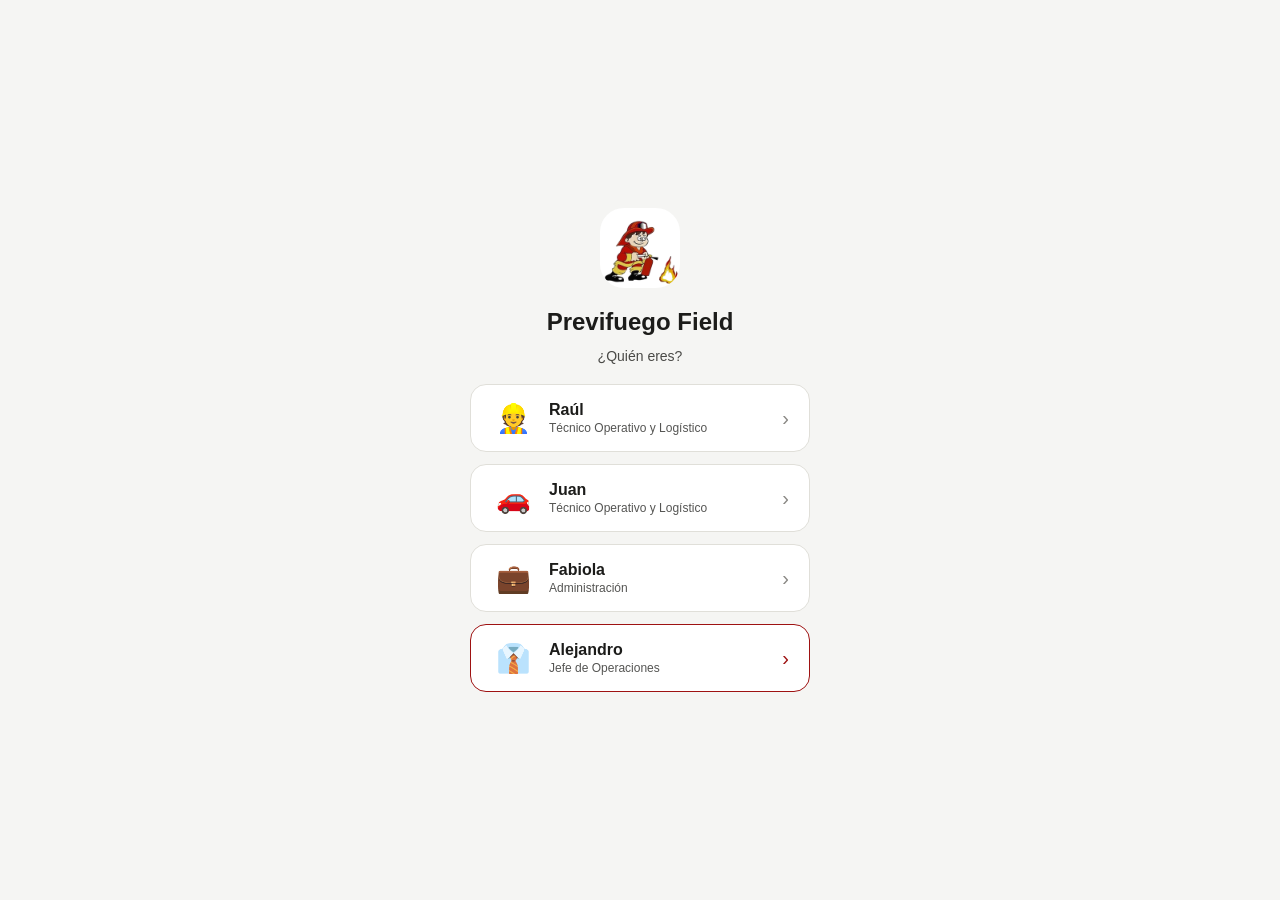
==== commit 53c2ebfa: "v5: iconos PWA + cache-busting 5.0 - Genera icon-192.png e icon-512.png desde LOGO_B64 (bombero rojo" ====
--- a/index.html
+++ b/index.html
@@ -10,11 +10,11 @@
   <meta property="og:description" content="App de operaciones de campo — Previfuego">
   <meta property="og:type" content="website">
   <meta property="og:image" content="https://alejosl0801.github.io/previfuego-backend/icon-192.png">
-  <link rel="manifest" href="manifest.json?v=3.6">
+  <link rel="manifest" href="manifest.json?v=5.0">
 <link rel="icon" href="data:image/svg+xml,<svg xmlns='http://www.w3.org/2000/svg' viewBox='0 0 100 100'><text y='.9em' font-size='90'>🔥</text></svg>">
 <meta name="description" content="Previfuego Field — App de técnicos de campo">
-<title>Previfuego Field v3.6</title>
-<link rel="stylesheet" href="style.css?v=3.6">
+<title>Previfuego Field v5.0</title>
+<link rel="stylesheet" href="style.css?v=5.0">
   <link rel="preconnect" href="https://cdnjs.cloudflare.com"> <!-- #102 FIX -->
 </head>
 <body>
@@ -174,7 +174,7 @@
     <div style="padding:20px;text-align:center"><div style="width:64px;height:64px;border-radius:20px;background:var(--r);display:flex;align-items:center;justify-content:center;margin:0 auto 12px;font-size:32px">&#128119;</div><div class="sperf-nom" style="font-size:20px;font-weight:700">Usuario</div><div class="sperf-rol" style="font-size:14px;color:var(--g4);margin-top:4px">Técnico Operativo y Logístico</div></div>
     <div id="sperf-stats" style="margin:0 12px 8px"></div>
     <div id="sperf-tareas"></div>
-    <div class="cd" style="margin-bottom:12px"><div style="padding:14px;border-bottom:1px solid var(--bo)"><div style="font-size:11px;font-weight:700;color:var(--g3);letter-spacing:1px;text-transform:uppercase;margin-bottom:2px">Empresa</div><div style="font-size:15px;font-weight:700">Previfuego / Pyroshield</div></div><div style="padding:14px"><div style="font-size:11px;font-weight:700;color:var(--g3);letter-spacing:1px;text-transform:uppercase;margin-bottom:2px">Versión</div><div id="sperf-ver" style="font-size:15px;font-weight:700">Previfuego Field v3.6</div></div></div>
+    <div class="cd" style="margin-bottom:12px"><div style="padding:14px;border-bottom:1px solid var(--bo)"><div style="font-size:11px;font-weight:700;color:var(--g3);letter-spacing:1px;text-transform:uppercase;margin-bottom:2px">Empresa</div><div style="font-size:15px;font-weight:700">Previfuego / Pyroshield</div></div><div style="padding:14px"><div style="font-size:11px;font-weight:700;color:var(--g3);letter-spacing:1px;text-transform:uppercase;margin-bottom:2px">Versión</div><div id="sperf-ver" style="font-size:15px;font-weight:700">Previfuego Field v5.0</div></div></div>
     <div class="bw" style="margin-bottom:80px"><button type="button" class="btn btn-g" onclick="cerrarSesion()">&#8592; Cambiar usuario</button></div>
   </div>
   <div class="nav">
@@ -448,19 +448,19 @@
 </div>
 
 <!-- Scripts: clientes primero (datos), luego app core, luego módulos, coordinator al final con defer -->
-<script src="clientes.js?v=3.6" defer></script>
-<script src="logo.js?v=3.6" defer></script>
-<script src="app.js?v=3.6" defer></script>
-<script src="pdf.js?v=3.6" defer></script>
-<script src="nota.js?v=3.6" defer></script>
-<script src="retiros.js?v=3.6" defer></script>
-<script src="dashboard.js?v=3.6" defer></script>
-<script src="extras.js?v=3.6" defer></script>
-<script src="mejoras2.js?v=3.6" defer></script>
-<script src="crm.js?v=3.6" defer></script>
-<script src="inteligencia.js?v=3.6" defer></script>
-<script src="proforma.js?v=1.0" defer></script>
-<script src="coordinator.js?v=3.6" defer></script><!-- #P2 FIX: todos con defer, coordinator al final -->
+<script src="clientes.js?v=5.0" defer></script>
+<script src="logo.js?v=5.0" defer></script>
+<script src="app.js?v=5.0" defer></script>
+<script src="pdf.js?v=5.0" defer></script>
+<script src="nota.js?v=5.0" defer></script>
+<script src="retiros.js?v=5.0" defer></script>
+<script src="dashboard.js?v=5.0" defer></script>
+<script src="extras.js?v=5.0" defer></script>
+<script src="mejoras2.js?v=5.0" defer></script>
+<script src="crm.js?v=5.0" defer></script>
+<script src="inteligencia.js?v=5.0" defer></script>
+<script src="proforma.js?v=5.0" defer></script>
+<script src="coordinator.js?v=5.0" defer></script><!-- #P2 FIX: todos con defer, coordinator al final -->
 
 <script>
 // #LOGIN-FIX: wrapper seguro para seleccionarUsuario — los scripts con defer
--- a/style.css
+++ b/style.css
@@ -5,8 +5,8 @@
 .screen{display:none;flex-direction:column;min-height:100vh;}
 .screen.active{display:flex;}
 .tb{padding:10px 16px;background:#fff;border-bottom:1.5px solid var(--bo);display:flex;align-items:center;gap:10px;flex-shrink:0;position:sticky;top:0;z-index:10;}
-.logo{width:36px;height:36px;border-radius:11px;background:transparent;overflow:hidden;flex-shrink:0;display:flex;align-items:center;justify-content:center;}
-.logo img{width:100%;height:100%;object-fit:cover;display:block;}
+.logo{width:36px;height:36px;border-radius:11px;background:#fff;overflow:hidden;flex-shrink:0;display:flex;align-items:center;justify-content:center;}
+.logo img{width:100%;height:100%;object-fit:contain;display:block;}
 .ti{flex:1;}.tt{font-size:17px;font-weight:700;color:var(--ng);}.ts{font-size:12px;color:var(--g3);}
 .bk{width:36px;height:36px;border-radius:11px;background:var(--g1);border:1.5px solid var(--bo);display:flex;align-items:center;justify-content:center;font-size:22px;cursor:pointer;flex-shrink:0;}
 .bdg{font-size:11px;font-weight:700;padding:4px 10px;border-radius:20px;}
@@ -138,8 +138,8 @@
 .adm-panel.on{display:block;}
 /* LOGIN */
 .login-wrap{flex:1;display:flex;flex-direction:column;align-items:center;justify-content:center;padding:24px;gap:12px;}
-.login-logo{width:80px;height:80px;border-radius:24px;overflow:hidden;margin-bottom:8px;}
-.login-logo img{width:100%;height:100%;object-fit:cover;}
+.login-logo{width:80px;height:80px;border-radius:24px;overflow:hidden;margin-bottom:8px;background:#fff;}
+.login-logo img{width:100%;height:100%;object-fit:contain;}
 .login-title{font-size:24px;font-weight:700;color:var(--ng);}
 .login-sub{font-size:14px;color:var(--g4);margin-bottom:8px;}
 .usr-btn{width:100%;max-width:340px;padding:16px 20px;border-radius:16px;border:1.5px solid var(--bo);background:#fff;display:flex;align-items:center;gap:14px;cursor:pointer;font-family:inherit;}
